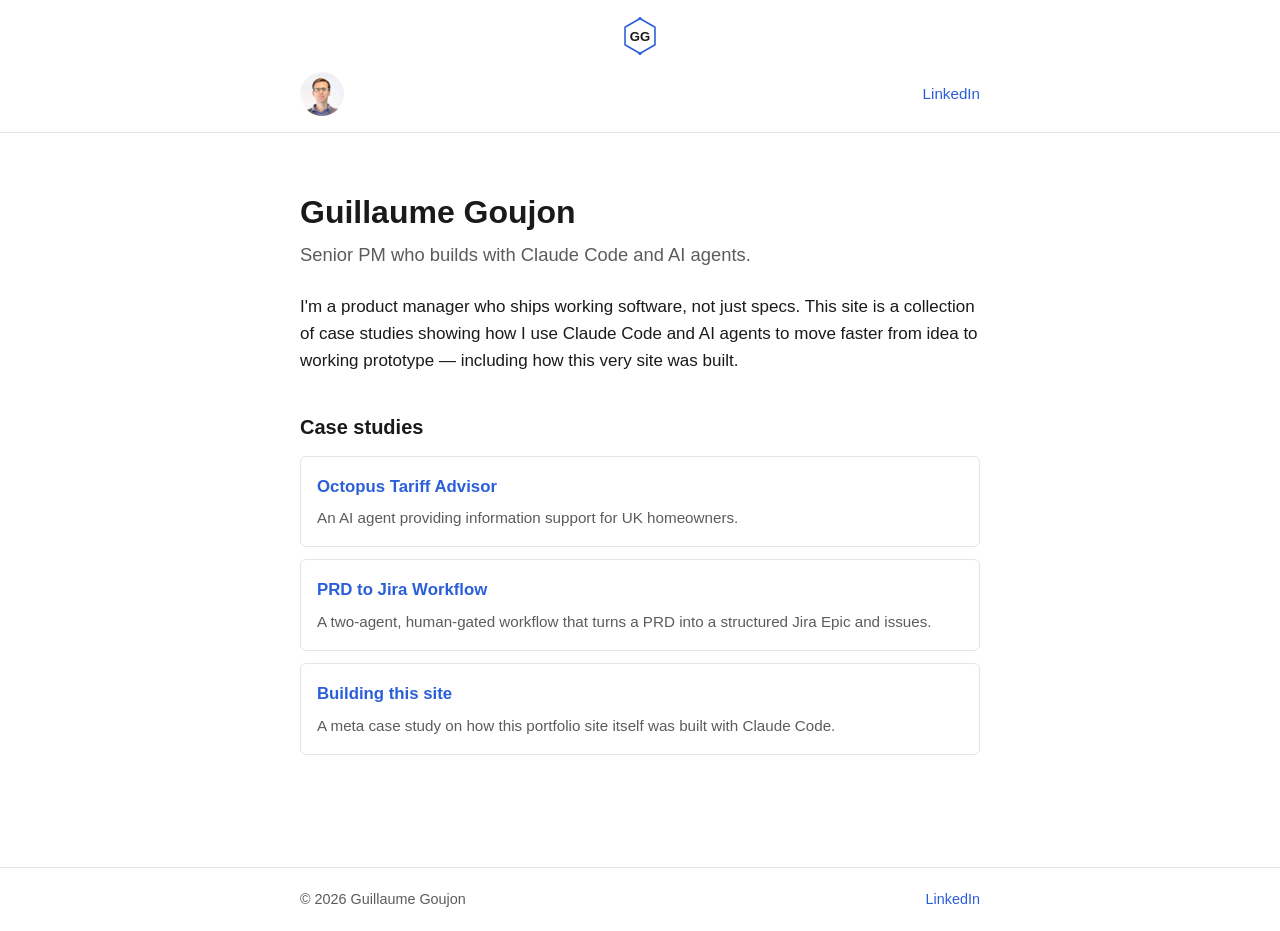
==== index.html @ 8e5805d7 "Add PRD to Jira Workflow case study Documents the two-agent, human-gated pipeline (prd-quality-revie" ====
﻿<!DOCTYPE html>
<html lang="en">
<head>
  <meta charset="UTF-8">
  <meta name="viewport" content="width=device-width, initial-scale=1.0">
  <title>Guillaume Goujon &mdash; Portfolio</title>
  <meta name="description" content="Senior PM who builds with Claude Code and AI agents.">
  <link rel="icon" type="image/svg+xml" href="favicon.svg">
  <link rel="stylesheet" href="styles.css?v=3">
</head>
<body>
  <header class="site-header">
    <div class="site-icon">
      <img src="favicon.svg" alt="GG logo" width="40" height="40">
    </div>
    <div class="header-inner">
      <a class="home-link" href="index.html">
        <img src="profile.webp" alt="Guillaume Goujon" class="profile-photo" width="44" height="44">
      </a>
      <div class="header-links">
        <a href="https://www.linkedin.com/in/guillaumegoujon/" id="linkedin-link" target="_blank" rel="noopener noreferrer">LinkedIn</a>
      </div>
    </div>
  </header>

  <main>
    <section class="hero">
      <h1>Guillaume Goujon</h1>
      <p class="pitch">Senior PM who builds with Claude Code and AI agents.</p>
      <p class="intro">
        I'm a product manager who ships working software, not just specs. This site is a
        collection of case studies showing how I use Claude Code and AI agents to move faster
        from idea to working prototype &mdash; including how this very site was built.
      </p>
    </section>

    <section class="case-studies">
      <h2>Case studies</h2>
      <ul class="case-study-list">
        <li>
          <a href="case-studies/octopus-tariff-advisor.html">Octopus Tariff Advisor</a>
          <p>An AI agent providing information support for UK homeowners.</p>
        </li>
        <li>
          <a href="case-studies/prd-to-jira-workflow.html">PRD to Jira Workflow</a>
          <p>A two-agent, human-gated workflow that turns a PRD into a structured Jira Epic and issues.</p>
        </li>
        <li>
          <a href="case-studies/building-this-site.html">Building this site</a>
          <p>A meta case study on how this portfolio site itself was built with Claude Code.</p>
        </li>
      </ul>
    </section>
  </main>

  <footer class="site-footer">
    <div class="footer-inner">
      <span>&copy; 2026 Guillaume Goujon</span>
      <div class="footer-links">
        <a href="https://www.linkedin.com/in/guillaumegoujon/" id="linkedin-link-footer" target="_blank" rel="noopener noreferrer">LinkedIn</a>
      </div>
    </div>
  </footer>
</body>
</html>
---- styles.css ----
/* ---------- Base ---------- */
:root {
  --color-bg: #ffffff;
  --color-text: #1a1a1a;
  --color-muted: #5c5c5c;
  --color-accent: #2b5fd9;
  --color-border: #e5e5e5;
  --max-width: 720px;
  --font-body: -apple-system, BlinkMacSystemFont, "Segoe UI", Roboto, Helvetica, Arial, sans-serif;
}

* {
  box-sizing: border-box;
}

body {
  margin: 0;
  padding: 0;
  font-family: var(--font-body);
  color: var(--color-text);
  background: var(--color-bg);
  line-height: 1.6;
  font-size: 17px;
}

main {
  max-width: var(--max-width);
  margin: 0 auto;
  padding: 2rem 1.25rem 4rem;
}

a {
  color: var(--color-accent);
  text-decoration: none;
}

a:hover,
a:focus {
  text-decoration: underline;
}

h1, h2, h3 {
  line-height: 1.25;
}

/* ---------- Header ---------- */
.site-header {
  border-bottom: 1px solid var(--color-border);
}

.site-header .header-inner {
  max-width: var(--max-width);
  margin: 0 auto;
  padding: 1rem 1.25rem;
  display: flex;
  justify-content: space-between;
  align-items: center;
  flex-wrap: wrap;
  gap: 0.5rem;
}

.site-icon {
  display: flex;
  justify-content: center;
  padding: 1rem 1.25rem 0;
}

.site-icon img {
  display: block;
}

.site-header .home-link {
  display: block;
  line-height: 0;
}

.profile-photo {
  width: 44px;
  height: 44px;
  border-radius: 50%;
  object-fit: cover;
  display: block;
}

.header-links {
  display: flex;
  gap: 1rem;
  font-size: 0.95rem;
}

/* ---------- Hero ---------- */
.hero h1 {
  font-size: 2rem;
  margin-bottom: 0.5rem;
}

.pitch {
  font-size: 1.15rem;
  color: var(--color-muted);
  margin-top: 0;
}

.intro {
  margin-top: 1.5rem;
}

/* ---------- Case studies list ---------- */
.case-studies {
  margin-top: 2.5rem;
}

.case-studies h2 {
  font-size: 1.25rem;
  margin-bottom: 1rem;
}

.case-study-list {
  list-style: none;
  margin: 0;
  padding: 0;
  display: flex;
  flex-direction: column;
  gap: 0.75rem;
}

.case-study-list li {
  border: 1px solid var(--color-border);
  border-radius: 6px;
  padding: 1rem;
}

.case-study-list a {
  font-weight: 600;
  font-size: 1.05rem;
}

.case-study-list p {
  margin: 0.35rem 0 0;
  color: var(--color-muted);
  font-size: 0.95rem;
}

/* ---------- Case study pages ---------- */
.case-study h1 {
  font-size: 1.75rem;
}

.case-study section {
  margin-top: 2rem;
}

.case-study h2 {
  font-size: 1.15rem;
  border-bottom: 1px solid var(--color-border);
  padding-bottom: 0.35rem;
}

.case-study ul {
  margin: 1rem 0 0;
  padding-left: 1.25rem;
}

.case-study li {
  margin-bottom: 0.75rem;
}

.case-study li:last-child {
  margin-bottom: 0;
}

.case-study-figure {
  margin: 2rem 0 0;
}

.case-study-figure img {
  width: 100%;
  height: auto;
  display: block;
  border: 1px solid var(--color-border);
  border-radius: 6px;
}

.case-study-figure figcaption {
  margin-top: 0.5rem;
  font-size: 0.9rem;
  color: var(--color-muted);
  text-align: center;
}

.case-study code {
  font-family: ui-monospace, SFMono-Regular, Menlo, Consolas, monospace;
  font-size: 0.9em;
  background: var(--color-border);
  padding: 0.1em 0.35em;
  border-radius: 4px;
}

.back-link {
  display: inline-block;
  margin-bottom: 1.5rem;
  font-size: 0.95rem;
}

/* ---------- Footer ---------- */
.site-footer {
  border-top: 1px solid var(--color-border);
  margin-top: 3rem;
}

.site-footer .footer-inner {
  max-width: var(--max-width);
  margin: 0 auto;
  padding: 1.25rem;
  display: flex;
  justify-content: space-between;
  flex-wrap: wrap;
  gap: 0.5rem;
  font-size: 0.9rem;
  color: var(--color-muted);
}

.footer-links {
  display: flex;
  gap: 1rem;
}

/* ---------- Tariff advisor chat widget ---------- */
.advisor-widget {
  border: 1px solid var(--color-border);
  border-radius: 8px;
  padding: 1.25rem;
  background: #fafafa;
}

.advisor-disclaimer {
  color: var(--color-muted);
  font-size: 0.9rem;
  margin-top: 0.25rem;
}

.advisor-chat {
  border: 1px solid var(--color-border);
  border-radius: 6px;
  background: var(--color-bg);
  min-height: 8rem;
  max-height: 26rem;
  overflow-y: auto;
  padding: 0.75rem;
  margin: 1rem 0;
  display: flex;
  flex-direction: column;
  gap: 0.6rem;
}

.advisor-message {
  white-space: pre-wrap;
  padding: 0.55rem 0.75rem;
  border-radius: 6px;
  font-size: 0.95rem;
  max-width: 85%;
}

.advisor-message--user {
  align-self: flex-end;
  background: var(--color-accent);
  color: #fff;
}

.advisor-message--assistant {
  align-self: flex-start;
  background: var(--color-border);
  color: var(--color-text);
}

.advisor-status {
  align-self: flex-start;
  color: var(--color-muted);
  font-size: 0.85rem;
  font-style: italic;
}

.advisor-form {
  display: flex;
  align-items: flex-end;
  gap: 0.5rem;
}

.advisor-form textarea {
  flex: 1;
  padding: 0.55rem 0.7rem;
  border: 1px solid var(--color-border);
  border-radius: 6px;
  font-size: 1rem;
  font-family: inherit;
  resize: vertical;
  min-height: 4.5rem;
}

.advisor-form button {
  padding: 0.55rem 1rem;
  border: none;
  border-radius: 6px;
  background: var(--color-accent);
  color: #fff;
  font-size: 1rem;
  cursor: pointer;
}

.advisor-form button:hover {
  opacity: 0.9;
}

.advisor-reset {
  margin-top: 0.75rem;
  background: none;
  border: none;
  color: var(--color-accent);
  font-size: 0.9rem;
  cursor: pointer;
  padding: 0;
}

.advisor-reset:hover {
  text-decoration: underline;
}

.sr-only {
  position: absolute;
  width: 1px;
  height: 1px;
  padding: 0;
  margin: -1px;
  overflow: hidden;
  clip: rect(0, 0, 0, 0);
  border: 0;
}

/* ---------- Mobile ---------- */
@media (max-width: 480px) {
  body {
    font-size: 16px;
  }

  .hero h1 {
    font-size: 1.6rem;
  }

  .site-header .header-inner,
  .site-footer .footer-inner {
    flex-direction: column;
    align-items: flex-start;
  }
}
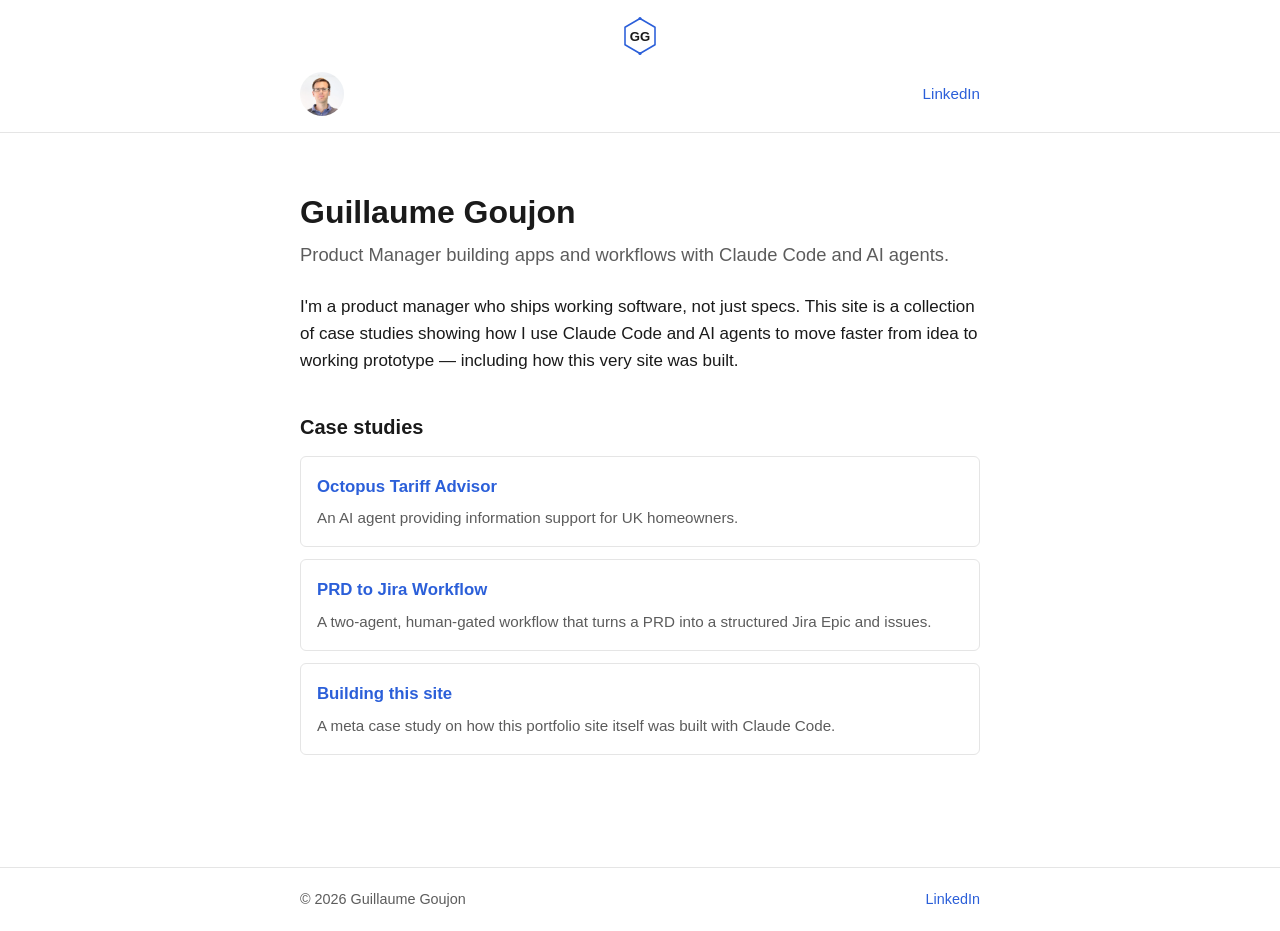
==== commit c5c13f6c: "Update the homepage sub-header copy "Senior PM who builds with Claude Code and AI agents." -> "Produ" ====
--- a/index.html
+++ b/index.html
@@ -4,9 +4,9 @@
   <meta charset="UTF-8">
   <meta name="viewport" content="width=device-width, initial-scale=1.0">
   <title>Guillaume Goujon &mdash; Portfolio</title>
-  <meta name="description" content="Senior PM who builds with Claude Code and AI agents.">
+  <meta name="description" content="Product Manager building apps and workflows with Claude Code and AI agents.">
   <link rel="icon" type="image/svg+xml" href="favicon.svg">
-  <link rel="stylesheet" href="styles.css?v=3">
+  <link rel="stylesheet" href="styles.css?v=4">
 </head>
 <body>
   <header class="site-header">
@@ -26,7 +26,7 @@
   <main>
     <section class="hero">
       <h1>Guillaume Goujon</h1>
-      <p class="pitch">Senior PM who builds with Claude Code and AI agents.</p>
+      <p class="pitch">Product Manager building apps and workflows with Claude Code and AI agents.</p>
       <p class="intro">
         I'm a product manager who ships working software, not just specs. This site is a
         collection of case studies showing how I use Claude Code and AI agents to move faster
--- a/styles.css
+++ b/styles.css
@@ -242,8 +242,9 @@
   border: 1px solid var(--color-border);
   border-radius: 6px;
   background: var(--color-bg);
-  min-height: 8rem;
-  max-height: 26rem;
+  height: 16rem;
+  max-height: 70vh;
+  resize: vertical;
   overflow-y: auto;
   padding: 0.75rem;
   margin: 1rem 0;
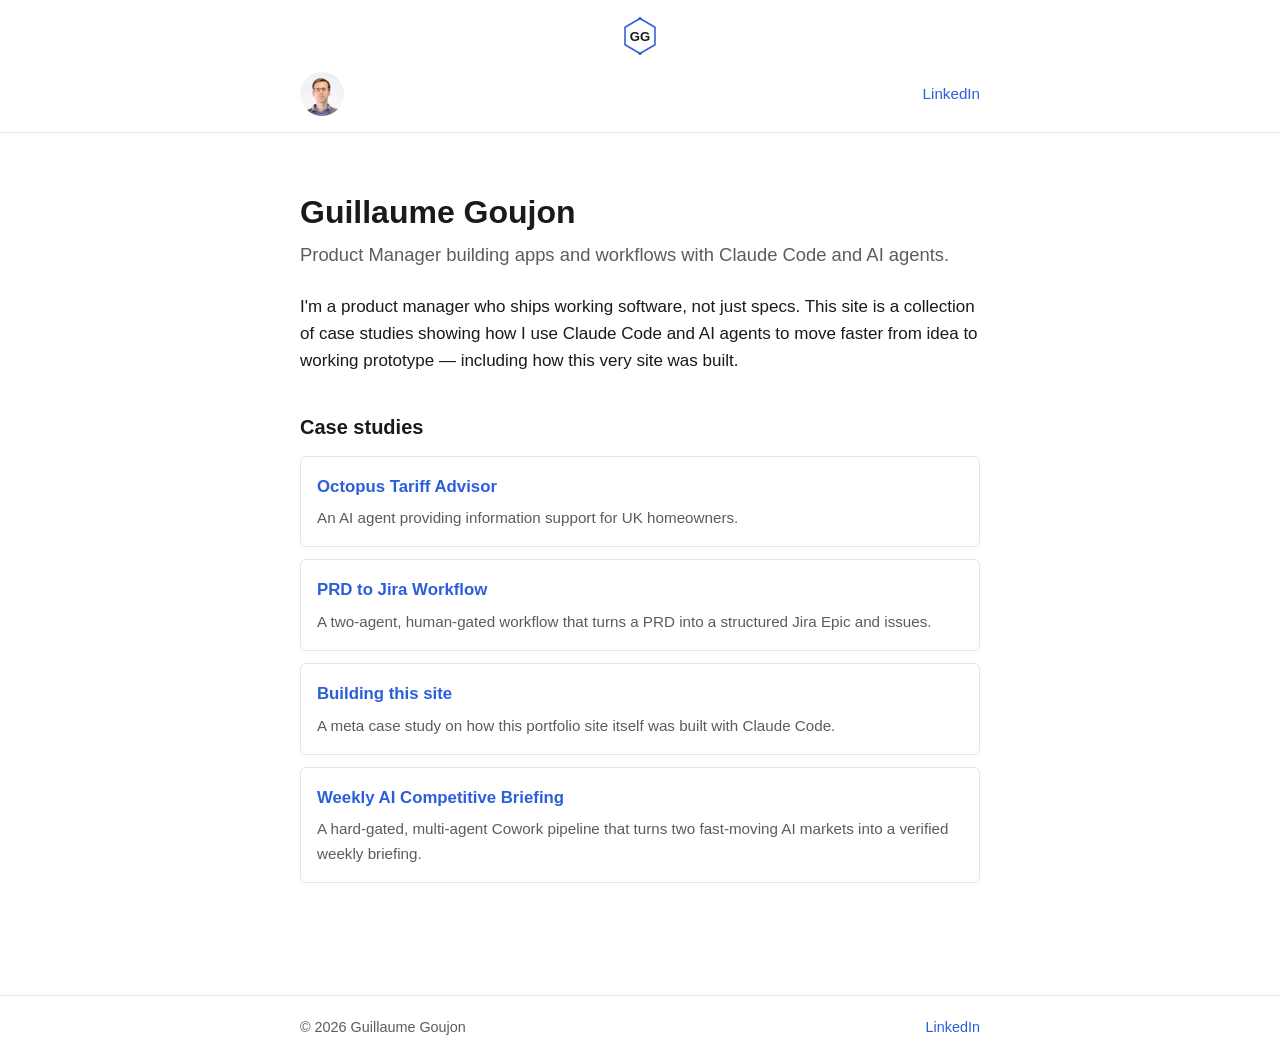
==== commit 7b5ceb73: "Add Weekly AI Competitive Briefing case study New case study for the Cowork-scheduled, multi-agent b" ====
--- a/index.html
+++ b/index.html
@@ -49,6 +49,10 @@
           <a href="case-studies/building-this-site.html">Building this site</a>
           <p>A meta case study on how this portfolio site itself was built with Claude Code.</p>
         </li>
+        <li>
+          <a href="case-studies/weekly-ai-briefing.html">Weekly AI Competitive Briefing</a>
+          <p>A hard-gated, multi-agent Cowork pipeline that turns two fast-moving AI markets into a verified weekly briefing.</p>
+        </li>
       </ul>
     </section>
   </main>
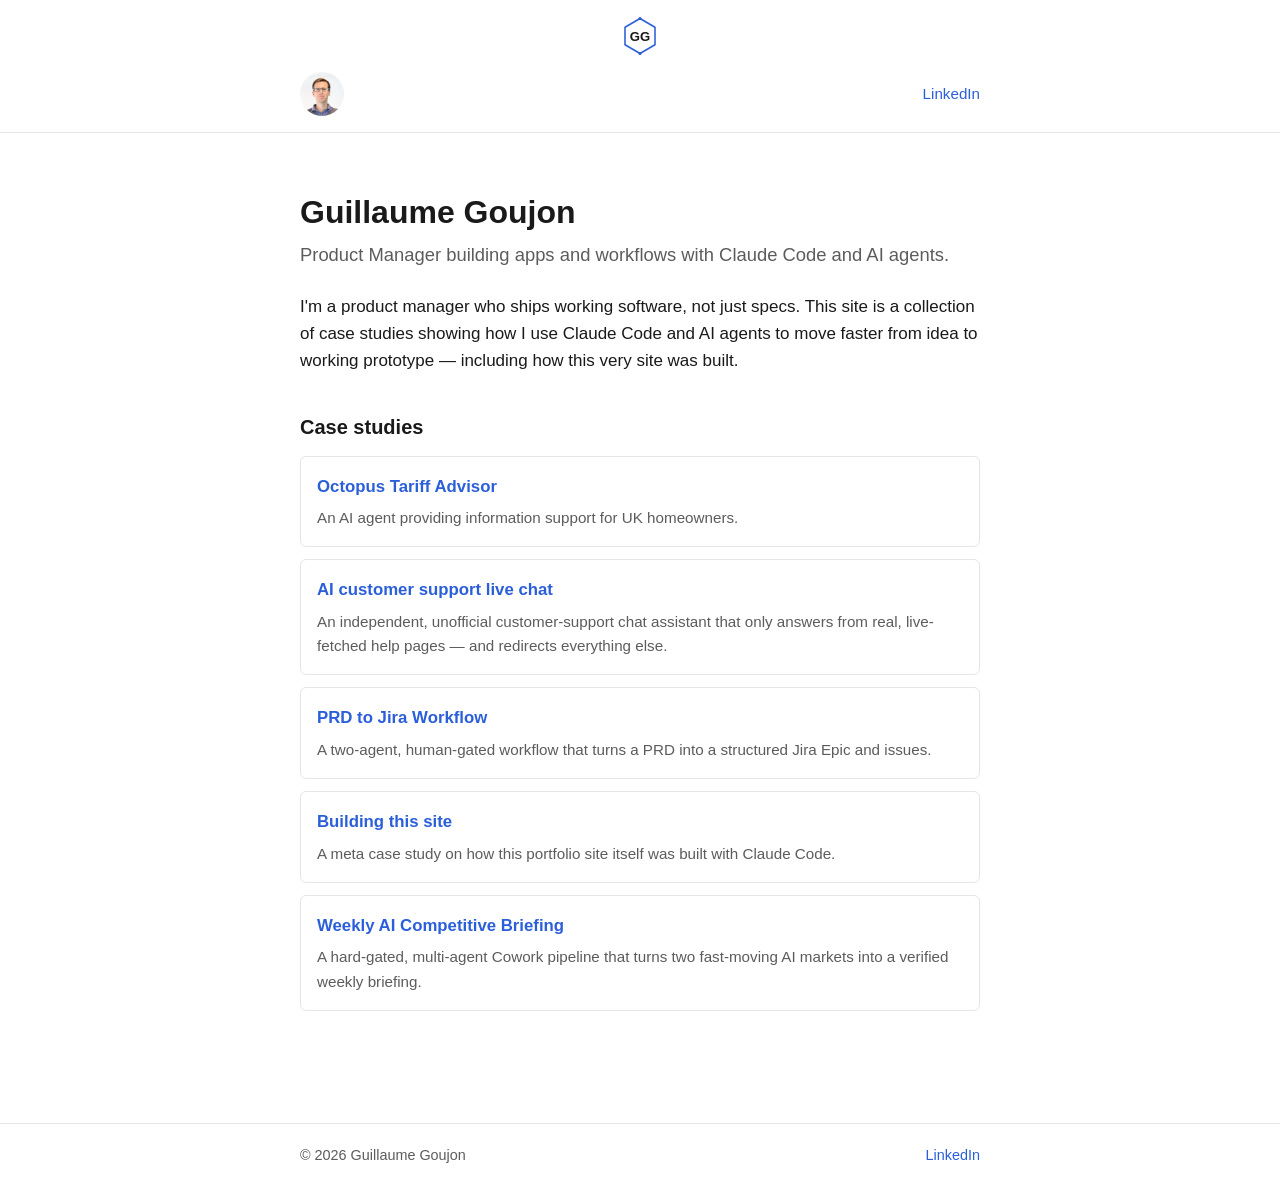
==== commit 81efafa2: "Complete the Octopus Support Assistant case study page Adds the full Problem/Approach/Outcome write-" ====
--- a/index.html
+++ b/index.html
@@ -42,6 +42,10 @@
           <p>An AI agent providing information support for UK homeowners.</p>
         </li>
         <li>
+          <a href="case-studies/octopus-support-assistant.html">AI customer support live chat</a>
+          <p>An independent, unofficial customer-support chat assistant that only answers from real, live-fetched help pages &mdash; and redirects everything else.</p>
+        </li>
+        <li>
           <a href="case-studies/prd-to-jira-workflow.html">PRD to Jira Workflow</a>
           <p>A two-agent, human-gated workflow that turns a PRD into a structured Jira Epic and issues.</p>
         </li>
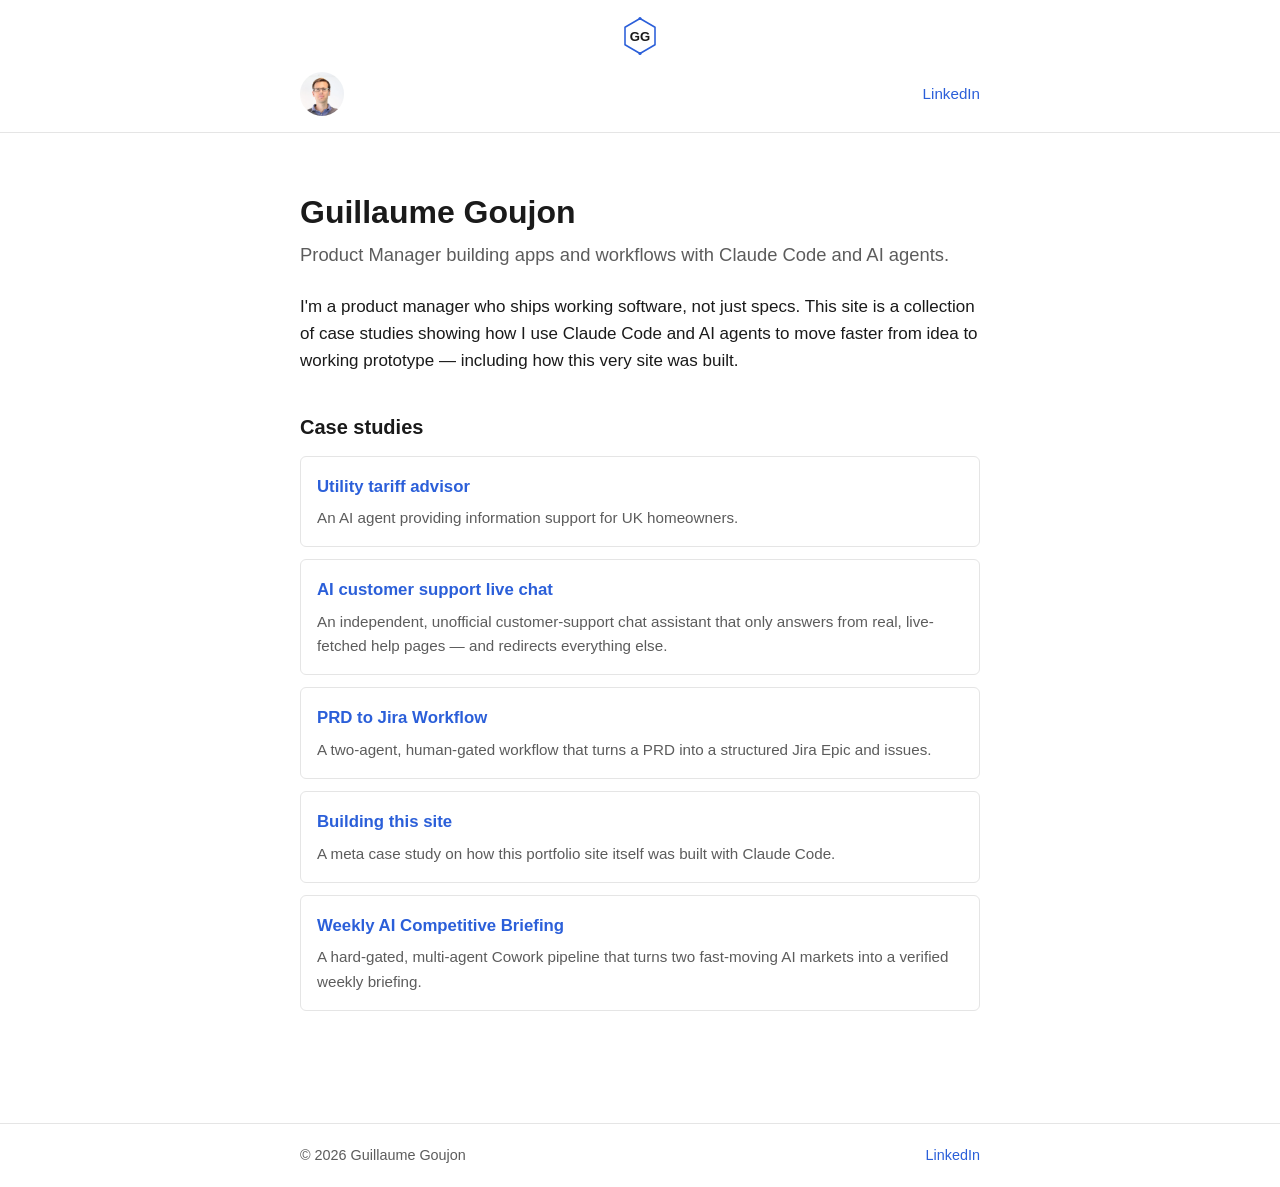
==== commit 9a7ca7fe: "Rename the tariff advisor case study to drop the Octopus branding Renamed to "Utility Tariff Advisor" ====
--- a/index.html
+++ b/index.html
@@ -38,7 +38,7 @@
       <h2>Case studies</h2>
       <ul class="case-study-list">
         <li>
-          <a href="case-studies/octopus-tariff-advisor.html">Octopus Tariff Advisor</a>
+          <a href="case-studies/octopus-tariff-advisor.html">Utility tariff advisor</a>
           <p>An AI agent providing information support for UK homeowners.</p>
         </li>
         <li>
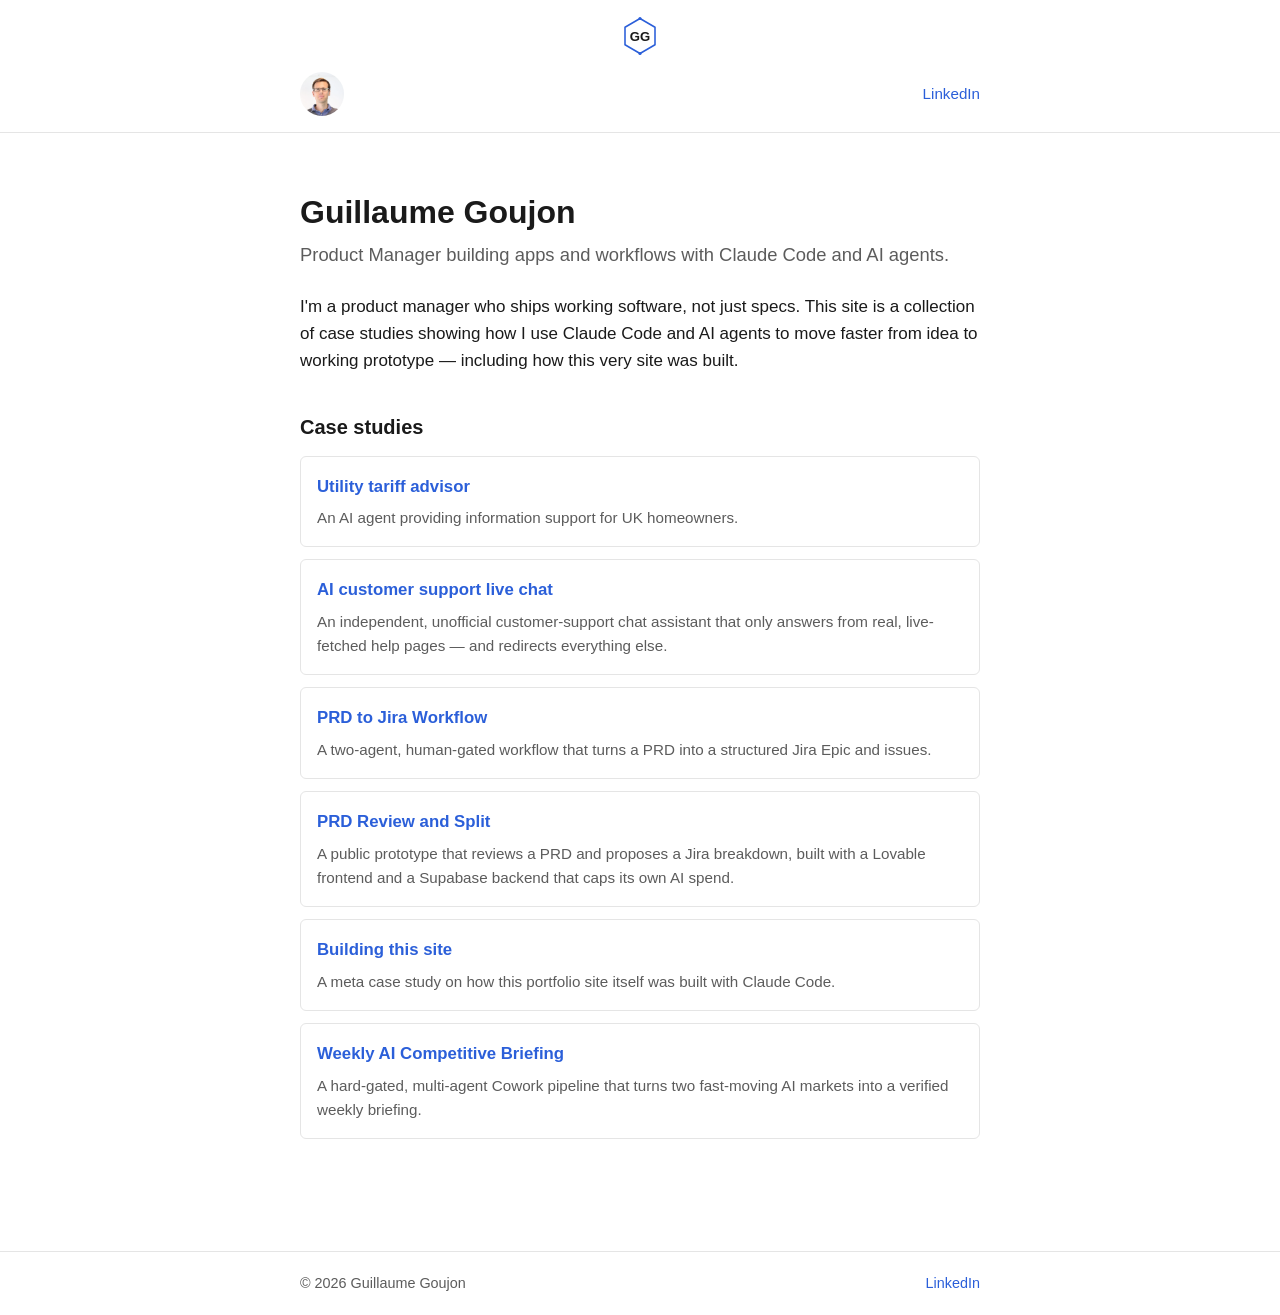
==== commit b59932b6: "Add the PRD Review and Split case study Describes how the Lovable PRD prototype was designed and bui" ====
--- a/index.html
+++ b/index.html
@@ -50,6 +50,10 @@
           <p>A two-agent, human-gated workflow that turns a PRD into a structured Jira Epic and issues.</p>
         </li>
         <li>
+          <a href="case-studies/prd-review-and-split.html">PRD Review and Split</a>
+          <p>A public prototype that reviews a PRD and proposes a Jira breakdown, built with a Lovable frontend and a Supabase backend that caps its own AI spend.</p>
+        </li>
+        <li>
           <a href="case-studies/building-this-site.html">Building this site</a>
           <p>A meta case study on how this portfolio site itself was built with Claude Code.</p>
         </li>
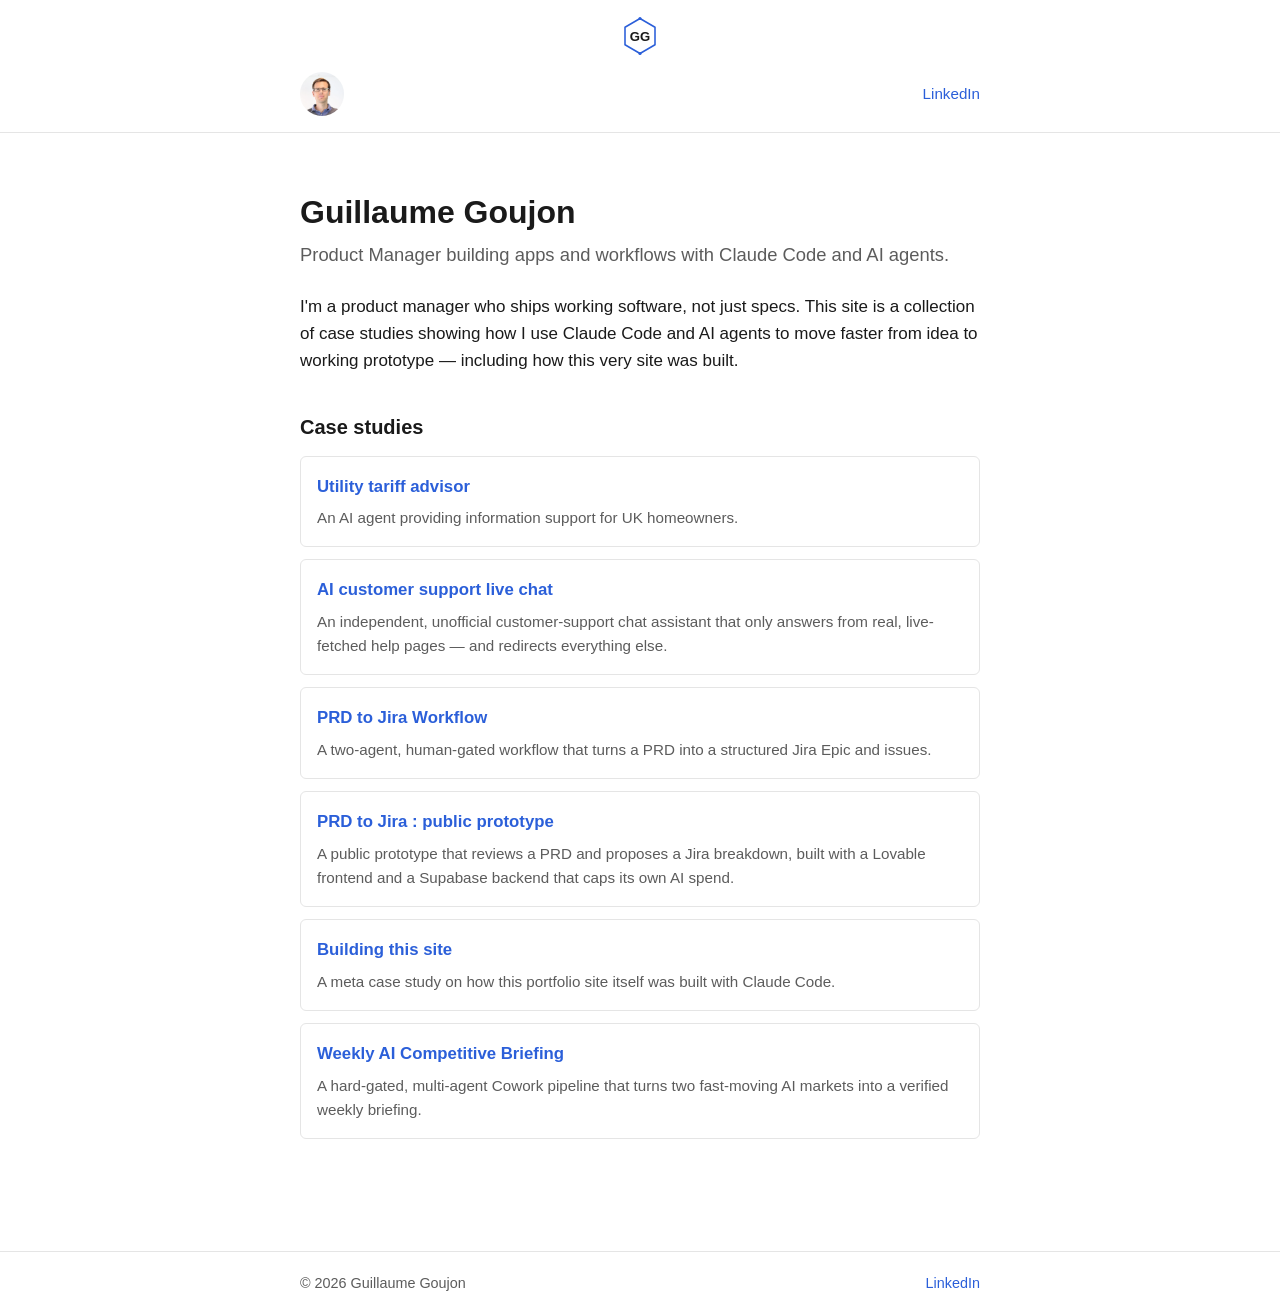
==== commit bc1e64a3: "Rename the prototype case study to "PRD to Jira : public prototype" Updates the page heading, the br" ====
--- a/index.html
+++ b/index.html
@@ -50,7 +50,7 @@
           <p>A two-agent, human-gated workflow that turns a PRD into a structured Jira Epic and issues.</p>
         </li>
         <li>
-          <a href="case-studies/prd-review-and-split.html">PRD Review and Split</a>
+          <a href="case-studies/prd-review-and-split.html">PRD to Jira : public prototype</a>
           <p>A public prototype that reviews a PRD and proposes a Jira breakdown, built with a Lovable frontend and a Supabase backend that caps its own AI spend.</p>
         </li>
         <li>
